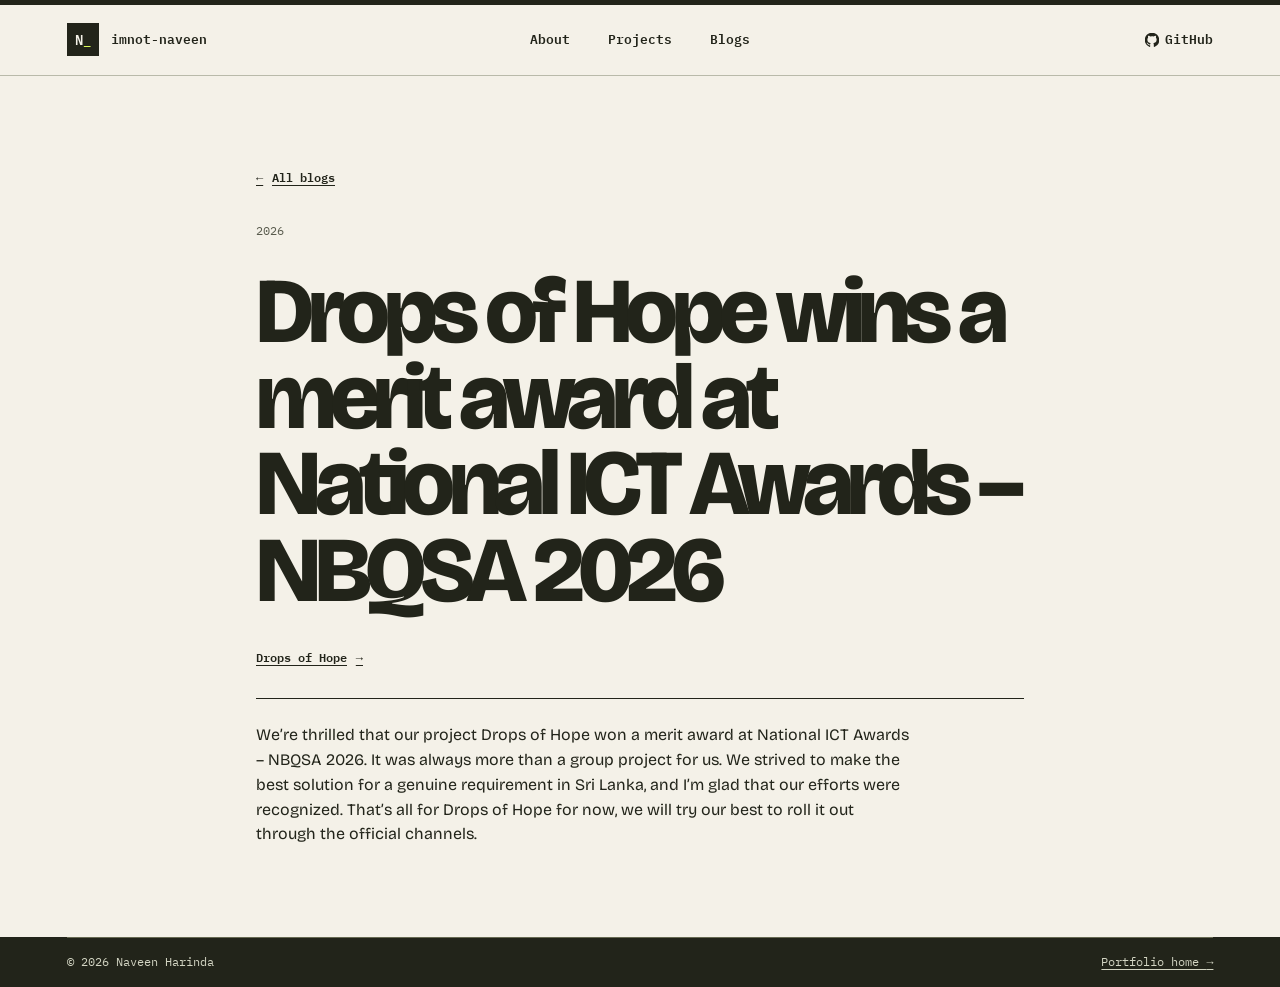
==== blogs/drops-of-hope-nbqsa-2026/index.html @ e8fd9b0a "Add portfolio site" ====
<!doctype html>
<html lang="en">
<head>
  <meta charset="utf-8">
  <meta name="viewport" content="width=device-width, initial-scale=1">
  <meta name="description" content="Drops of Hope received a Merit Award at the National ICT Awards.">
  <meta name="theme-color" content="#f4f1e8">
  <title>Drops of Hope wins a merit award at National ICT Awards – NBQSA 2026 — Naveen Harinda</title>
  <link rel="stylesheet" href="../../assets/site.css">
</head>
<body>
  <a class="skip-link" href="#main">Skip to content</a>
  <header class="site-header">
    <div class="shell site-bar">
      <a class="wordmark" href="../../index.html">
        <span class="monogram" aria-hidden="true">N<span>_</span></span>
        <span>imnot-naveen</span>
      </a>
      <nav class="site-nav" aria-label="Main navigation">
        <a href="../../index.html#about">About</a>
        <a href="../../index.html#projects">Projects</a>
        <a href="../../blogs/">Blogs</a>
      </nav>
      <a class="header-link github-link" href="https://github.com/imnot-naveen"><span class="github-icon" aria-hidden="true"></span> GitHub</a>
    </div>
  </header>
  <main class="shell note post-note" id="main">
    <a class="project-link" href="../"><span aria-hidden="true">←</span> All blogs</a>
    <article>
      <header>
        <time class="post-date" datetime="2026">2026</time>
        <h1>Drops of Hope wins a merit award at National ICT Awards – NBQSA 2026</h1>
        <a class="project-link post-project" href="../../projects/blood-donation.html">Drops of Hope <span aria-hidden="true">→</span></a>
      </header>
      <div class="post-body">
        <p>We’re thrilled that our project Drops of Hope won a merit award at National ICT Awards – NBQSA 2026. It was always more than a group project for us. We strived to make the best solution for a genuine requirement in Sri Lanka, and I’m glad that our efforts were recognized. That’s all for Drops of Hope for now, we will try our best to roll it out through the official channels.</p>
      </div>
    </article>
  </main>
  <footer class="site-footer">
    <div class="shell footer-bar">
      <span>© 2026 Naveen Harinda</span>
      <a href="../../index.html">Portfolio home <span aria-hidden="true">→</span></a>
    </div>
  </footer>
</body>
</html>
---- assets/site.css ----
@font-face {
  font-family: "Bricolage Grotesque";
  src: url("fonts/bricolage-grotesque.woff2") format("woff2");
  font-weight: 400 800;
  font-display: swap;
}

@font-face {
  font-family: "IBM Plex Mono";
  src: url("fonts/ibm-plex-mono.woff2") format("woff2");
  font-weight: 400;
  font-display: swap;
}

@font-face {
  font-family: "IBM Plex Mono";
  src: url("fonts/ibm-plex-mono-semibold.woff2") format("woff2");
  font-weight: 600;
  font-display: swap;
}

:root {
  --paper: #f4f1e8;
  --card: #faf7ee;
  --ink: #22241a;
  --muted: #595b4d;
  --rule: #b9baaa;
  --lime: #dafa59;
  --soft-green: #e9ece0;
  --sans: "Bricolage Grotesque", system-ui, sans-serif;
  --mono: "IBM Plex Mono", Consolas, monospace;
  --gutter: clamp(1.25rem, 5.2vw, 5rem);
}

*, *::before, *::after { box-sizing: border-box; }
[hidden] { display: none !important; }

html { scroll-behavior: smooth; }

body {
  margin: 0;
  background: var(--paper);
  color: var(--ink);
  font: 400 1rem/1.55 var(--sans);
}

h1, h2, h3, p, dl, dd { margin: 0; }
a { color: inherit; }
button { font: inherit; }
section[id] { scroll-margin-block-start: 1rem; }

:focus-visible {
  outline: 2px solid currentColor;
  outline-offset: 5px;
  box-shadow: 0 0 0 4px var(--lime);
}

::selection {
  background: var(--lime);
  color: var(--ink);
}

.shell {
  width: min(74rem, 100% - 2 * var(--gutter));
  margin-inline: auto;
}

.sr-only {
  position: absolute;
  width: 1px;
  height: 1px;
  padding: 0;
  margin: -1px;
  overflow: hidden;
  clip-path: inset(50%);
  white-space: nowrap;
}

.skip-link {
  position: absolute;
  z-index: 1;
  inset: 0 auto auto 0;
  padding: 0.8rem 1rem;
  transform: translateY(-125%);
  background: var(--lime);
}

.skip-link:focus { transform: none; }

.site-header {
  border-top: 5px solid var(--ink);
  border-bottom: 1px solid var(--rule);
}

.site-bar {
  min-height: 4.35rem;
  display: grid;
  grid-template-columns: 1fr auto 1fr;
  align-items: center;
  gap: 0.7rem 1rem;
  font: 600 0.8rem/1.3 var(--mono);
}

.site-bar a { text-decoration: none; }
.site-bar a:hover { text-decoration: underline; text-underline-offset: 0.3em; }

.wordmark {
  justify-self: start;
  display: inline-flex;
  align-items: center;
  gap: 0.7rem;
}

.monogram {
  display: grid;
  grid-auto-flow: column;
  place-content: center;
  width: 2.05rem;
  aspect-ratio: 1;
  background: var(--ink);
  color: var(--paper);
  font-size: 0.9rem;
}

.monogram span { color: var(--lime); }

.site-nav {
  display: flex;
  flex-wrap: wrap;
  align-items: center;
  gap: 0.45rem clamp(1.15rem, 3vw, 2.75rem);
}

.site-nav a, .header-link { padding-block: 0.45rem; }
.header-link { justify-self: end; }

.github-link {
  display: inline-flex;
  align-items: center;
  gap: 0.42rem;
}

.github-icon {
  flex: none;
  width: 1.05em;
  height: 1.05em;
  background: currentColor;
  mask: url("data:image/svg+xml,%3Csvg xmlns%3D%22http%3A%2F%2Fwww.w3.org%2F2000%2Fsvg%22 viewBox%3D%220 0 16 16%22%3E%3Cpath d%3D%22M8 0C3.58 0 0 3.58 0 8c0 3.54 2.29 6.53 5.47 7.59.4.07.55-.17.55-.38 0-.19-.01-.82-.01-1.49-2.01.37-2.53-.49-2.69-.94-.09-.23-.48-.94-.82-1.13-.28-.15-.68-.52-.01-.53.63-.01 1.08.58 1.23.82.72 1.21 1.87.87 2.33.66.07-.52.28-.87.51-1.07-1.78-.2-3.64-.89-3.64-3.95 0-.87.31-1.59.82-2.15-.08-.2-.36-1.02.08-2.12 0 0 .67-.21 2.2.82A7.65 7.65 0 0 1 8 3.86c.68 0 1.36.09 2 .27 1.53-1.04 2.2-.82 2.2-.82.44 1.1.16 1.92.08 2.12.51.56.82 1.27.82 2.15 0 3.07-1.87 3.75-3.65 3.95.29.25.54.73.54 1.48 0 1.07-.01 1.93-.01 2.2 0 .21.15.46.55.38A8.01 8.01 0 0 0 16 8c0-4.42-3.58-8-8-8Z%22%2F%3E%3C%2Fsvg%3E") center / contain no-repeat;
}

.hero { border-bottom: 1px solid var(--ink); }

.hero-layout {
  display: grid;
  grid-template-columns: minmax(0, 1.46fr) minmax(0, 0.94fr);
  align-items: center;
  column-gap: clamp(2rem, 7vw, 7rem);
  padding-block: clamp(3.9rem, 7vw, 6.1rem);
}

.eyebrow {
  font: 600 0.69rem/1.5 var(--mono);
  letter-spacing: 0.075em;
  text-transform: uppercase;
}

.hero-intro {
  display: flex;
  align-items: center;
  gap: 0.85rem;
  font-size: 0.81rem;
}

.hero-intro > span {
  width: 0.62rem;
  aspect-ratio: 1;
  background: var(--lime);
  border: 1px solid var(--ink);
}

.hero-identity {
  display: flex;
  align-items: center;
  gap: clamp(0.7rem, 2.2vw, 2rem);
  margin-block: clamp(1rem, 2.2vw, 1.8rem) clamp(1.05rem, 2vw, 1.65rem);
}

.hero h1 {
  font-size: clamp(3.65rem, 9vw, 8rem);
  font-weight: 800;
  line-height: 0.79;
  letter-spacing: -0.079em;
}

.hero-portrait {
  flex: none;
  width: clamp(4.75rem, 11vw, 9.25rem);
  height: auto;
  aspect-ratio: 4 / 5;
  object-fit: cover;
  object-position: center 8%;
  border: 1px solid var(--ink);
  box-shadow: 4px 4px 0 var(--lime);
}

.title-period { color: inherit; }

.hero .title-period {
  -webkit-text-stroke: 1px var(--ink);
  color: var(--lime);
}

.lede {
  max-width: 34ch;
  font-size: clamp(1.12rem, 1.75vw, 1.38rem);
  line-height: 1.45;
}

.hero-actions {
  display: flex;
  flex-wrap: wrap;
  gap: 0.75rem;
  margin-top: 1.6rem;
}

.button {
  display: inline-flex;
  justify-content: space-between;
  align-items: center;
  gap: 1.2rem;
  border: 1px solid var(--ink);
  padding: 0.75rem 0.95rem;
  font: 600 0.77rem/1.4 var(--mono);
  text-decoration: none;
  transition: background-color 150ms, color 150ms, box-shadow 150ms;
}

.button-primary {
  background: var(--lime);
  box-shadow: 3px 3px 0 var(--ink);
}

.button:hover {
  background: var(--ink);
  color: var(--paper);
}

.profile {
  align-self: center;
  min-width: 0;
  border: 1px solid var(--ink);
  background: var(--ink);
  color: var(--paper);
  box-shadow: 6px 6px 0 var(--lime);
}

.profile-bar {
  display: flex;
  justify-content: space-between;
  align-items: center;
  padding: 0.7rem 1rem;
  background: var(--lime);
  color: var(--ink);
  font: 600 0.71rem/1.4 var(--mono);
  letter-spacing: 0.075em;
}

.profile-cursor {
  width: 0.5rem;
  height: 0.72rem;
  background: var(--ink);
}

.profile dl { padding: 0.5rem 1.15rem 0; }

.profile dl > div {
  padding-block: 0.88rem;
  border-bottom: 1px dashed #676a52;
}

.profile dt {
  margin-bottom: 0.2rem;
  color: var(--lime);
  font: 400 0.69rem/1.4 var(--mono);
  letter-spacing: 0.04em;
  text-transform: uppercase;
}

.profile dd { font-size: 1.04rem; }

.profile > a {
  display: inline-flex;
  gap: 0.65rem;
  margin: 0.9rem 1.15rem 1.05rem;
  font: 600 0.75rem/1.5 var(--mono);
  text-decoration: none;
}

.profile > a:hover { color: var(--lime); text-decoration: underline; }

.work, .journal { padding-block: clamp(2.7rem, 5.6vw, 5.15rem); }

.section-heading {
  display: flex;
  justify-content: space-between;
  align-items: end;
  flex-wrap: wrap;
  gap: 1.1rem 2rem;
  margin-bottom: 1.55rem;
}

h2 {
  font-size: clamp(2.6rem, 5.4vw, 4.5rem);
  font-weight: 800;
  letter-spacing: -0.067em;
  line-height: 0.95;
}

.filters {
  display: flex;
  flex-wrap: wrap;
  gap: 0.4rem;
  font: 600 0.74rem/1.3 var(--mono);
}

.filters button {
  min-height: 2.3rem;
  border: 1px solid var(--rule);
  padding-inline: 0.72rem;
  color: var(--ink);
  background: transparent;
  cursor: pointer;
}

.filters button:hover { border-color: var(--ink); }

.filters button[aria-pressed="true"] {
  border-color: var(--ink);
  background: var(--ink);
  color: var(--paper);
}

.project-grid {
  display: grid;
  grid-template-columns: repeat(3, minmax(0, 1fr));
  gap: 0.85rem;
}

.project {
  min-width: 0;
  display: flex;
  flex-direction: column;
  align-items: start;
  border: 1px solid var(--rule);
  padding: clamp(1.05rem, 2.1vw, 1.65rem);
  background: var(--card);
}

.project:focus-within { border-color: var(--ink); }

.card-label {
  margin-bottom: 0.85rem;
  color: var(--muted);
}

.project h3, .timeline h3 {
  font-size: clamp(1.42rem, 2.15vw, 1.95rem);
  font-weight: 750;
  letter-spacing: -0.048em;
  line-height: 1.08;
}

.project-title {
  display: flex;
  flex-wrap: wrap;
  align-items: center;
  gap: 0.5rem 0.75rem;
}

.project-status {
  border: 1px solid currentColor;
  border-radius: 999px;
  padding: 0.16rem 0.5rem;
  font: 600 0.68rem/1.35 var(--mono);
  white-space: nowrap;
}

.status-completed { color: #2b4c35; background: #e8efe5; }
.status-progress { color: #60470e; background: #f7edcf; }

.project-title + p {
  margin-block: 0.55rem 1.15rem;
  color: var(--muted);
}

.project-details {
  display: grid;
  gap: 0.6rem;
  font-size: 0.92rem;
}

.project-details dt { font-weight: 750; }
.project-details dd { color: var(--muted); }
.project-details + .project-link { margin-top: 1.2rem; }

.tags {
  display: flex;
  flex-wrap: wrap;
  gap: 0.35rem;
  margin: auto 0 1.3rem;
  padding: 0;
  list-style: none;
  font: 400 0.67rem/1.4 var(--mono);
}

.tags li {
  border: 1px solid var(--rule);
  padding: 0.22rem 0.42rem;
}

.project-link {
  display: inline-flex;
  align-items: baseline;
  gap: 0.55rem;
  font: 600 0.75rem/1.45 var(--mono);
  text-underline-offset: 0.25em;
}

.project-link:hover { text-decoration-thickness: 2px; }
.project-link > span:not(.github-icon), .button > span { transition: transform 150ms; }
.project-link:hover > span:not(.github-icon), .button:hover > span { transform: translateX(0.18em); }
.project-link.github-link { align-items: center; gap: 0.42rem; }

.project-links {
  display: flex;
  flex-wrap: wrap;
  gap: 0.65rem 1.5rem;
}

.project-lead {
  grid-column: 1 / -1;
  border-color: var(--ink);
  border-inline-start: 4px solid var(--ink);
}

.project-lead h3 { font-size: clamp(1.9rem, 3.15vw, 2.85rem); }
.project-lead .project-title + p { max-width: 65ch; }

.journal {
  display: grid;
  grid-template-columns: minmax(0, 1.5fr) minmax(0, 1fr);
  align-items: start;
  gap: 2.5rem clamp(2rem, 8vw, 7rem);
  border-top: 1px solid var(--ink);
}

.timeline {
  position: relative;
  margin: 0;
  padding: 0 0 0 1.6rem;
  list-style: none;
}

.timeline::before {
  content: "";
  position: absolute;
  inset: 0.65rem auto 0.65rem 0.25rem;
  width: 1px;
  background: var(--rule);
}

.timeline-entry {
  position: relative;
  display: grid;
  grid-template-columns: 5.25rem minmax(0, 1fr);
  align-items: baseline;
  gap: 0.3rem 1rem;
  padding: 0.2rem 0 1.35rem;
}

.timeline-entry:last-child { padding-bottom: 0; }

.timeline-entry::before {
  content: "";
  position: absolute;
  top: 0.55rem;
  left: -1.6rem;
  width: 0.55rem;
  aspect-ratio: 1;
  border: 1px solid var(--ink);
  border-radius: 50%;
  background: var(--paper);
}

.timeline-milestone::before { background: var(--ink); }
.timeline-current::before { background: var(--lime); }

.timeline-date {
  color: var(--muted);
  font: 400 0.75rem/1.5 var(--mono);
}

.timeline h3 { font-size: 1.16rem; }
.timeline-milestone h3 { font-size: clamp(1.3rem, 2.1vw, 1.7rem); }
.timeline p { margin-top: 0.3rem; color: var(--muted); }
.timeline-content a, .post-list a { text-underline-offset: 0.2em; }
.timeline-content a:hover, .post-list a:hover { text-decoration-thickness: 2px; }

.post-preview {
  padding-block: 0.95rem 1.1rem;
  border-top: 1px solid var(--rule);
}

.post-date {
  color: var(--muted);
  font: 400 0.75rem/1.5 var(--mono);
}

.post-preview h3, .post-preview h4 {
  margin: 0.28rem 0 0;
  font-size: clamp(1.18rem, 2vw, 1.45rem);
  line-height: 1.2;
}

.post-preview p {
  margin: 0.35rem 0 0;
  color: var(--muted);
}

.blogs > .project-link { margin-top: 0.45rem; }

.about {
  border-block: 1px solid var(--ink);
  background: var(--soft-green);
}

.about-layout {
  display: grid;
  grid-template-columns: minmax(0, 0.85fr) minmax(0, 1.4fr);
  align-items: start;
  gap: 1.25rem 2rem;
  padding-block: clamp(2.7rem, 5.6vw, 5.15rem);
}

.about p {
  max-width: 46ch;
  font-size: clamp(1.15rem, 1.85vw, 1.52rem);
  line-height: 1.45;
}

.about-tags { margin: 1.2rem 0 0; }

.site-footer {
  background: var(--ink);
  color: var(--paper);
}

.footer-main {
  display: flex;
  align-items: start;
  justify-content: space-between;
  flex-wrap: wrap;
  gap: 1.5rem 2rem;
  padding-block: clamp(2.5rem, 5vw, 4.35rem);
}

.footer-main .title-period { color: var(--lime); }

.footer-links {
  display: grid;
  justify-items: start;
  gap: 0.6rem;
  font: 600 0.8rem/1.5 var(--mono);
  overflow-wrap: anywhere;
}

.footer-links a {
  display: grid;
  grid-template-columns: 1.05rem minmax(0, 1fr);
  align-items: center;
  gap: 0.65rem;
}

.footer-icon {
  display: block;
  width: 1.05rem;
  height: 1.05rem;
  color: #fff;
}

.footer-bar {
  display: flex;
  justify-content: space-between;
  flex-wrap: wrap;
  gap: 0.75rem;
  border-top: 1px solid #676a52;
  padding-block: 1rem;
  color: #d3d5c3;
  font: 400 0.73rem/1.45 var(--mono);
}

.footer-links a, .footer-bar a { text-underline-offset: 0.25em; }
.footer-links a:hover, .footer-bar a:hover { color: var(--lime); }

.note {
  max-width: 48rem;
  padding-block: clamp(2.75rem, 7vw, 5.75rem);
}

.note header {
  border-bottom: 1px solid var(--ink);
  padding-block: 1.75rem;
}

.note h1 {
  margin-block: 0.28em;
  font-size: clamp(3rem, 7.5vw, 5.8rem);
  font-weight: 800;
  letter-spacing: -0.07em;
  line-height: 0.93;
}

.note .lede { max-width: 46ch; }
.note section { padding-top: 1.65rem; }
.note section h2 { margin-bottom: 0.55rem; font-size: 1.55rem; letter-spacing: -0.045em; }
.note section p { max-width: 62ch; }
.note .tags { margin: 1.1rem 0 0; }
.note .project-links { margin-top: 1.1rem; }

.blog-index > h1 { margin-block-start: 0; }
.blog-index section { padding-top: 2.1rem; }
.blog-index .project-posts > h3 { margin-bottom: 0.65rem; }
.post-note h1 { overflow-wrap: anywhere; }
.post-project { margin-top: 0.55rem; }
.post-body { max-width: 66ch; padding-top: 1.55rem; }
.post-body > p + p { margin-top: 1.15em; }

.construction {
  position: relative;
  isolation: isolate;
  min-height: clamp(27rem, 66vh, 40rem);
  padding-block: 1.65rem 3rem;
}

.construction::before {
  content: "";
  position: absolute;
  z-index: -1;
  inset: 0;
  background: url("construction-watermark.png") center 64% / min(100%, 56rem) auto no-repeat;
  opacity: 0.18;
}

.construction-copy {
  width: min(100%, 39rem);
  margin: clamp(4.75rem, 10vw, 9rem) auto 0;
  text-align: center;
}

.construction-copy .eyebrow { color: var(--muted); }

.construction h1 {
  margin: 0.25em 0;
  font-size: clamp(2.7rem, 7.5vw, 6rem);
  font-weight: 800;
  letter-spacing: -0.07em;
  line-height: 0.94;
  overflow-wrap: anywhere;
}

.construction .lede { margin-inline: auto; }
.construction-copy > .project-link { margin-top: 1.05rem; }

@media (max-width: 58rem) {
  .project-grid { grid-template-columns: repeat(2, minmax(0, 1fr)); }
}

@media (max-width: 43rem) {
  .hero-layout, .about-layout, .journal { grid-template-columns: 1fr; }
  .hero-layout { gap: 2.2rem; padding-block: 3rem 3.3rem; }
  .hero h1 { font-size: clamp(2.85rem, 12.1vw, 6rem); }
  .profile { max-width: 26rem; }
}

@media (max-width: 34rem) {
  .site-bar { grid-template-columns: 1fr auto; padding-block: 0.75rem 0.55rem; }
  .site-nav { grid-column: 1 / -1; grid-row: 2; }
  .project-grid, .timeline-entry { grid-template-columns: 1fr; }
}

@media (prefers-reduced-motion: reduce) {
  html { scroll-behavior: auto; }
  .button, .project-link > span:not(.github-icon), .button > span { transition: none; }
}
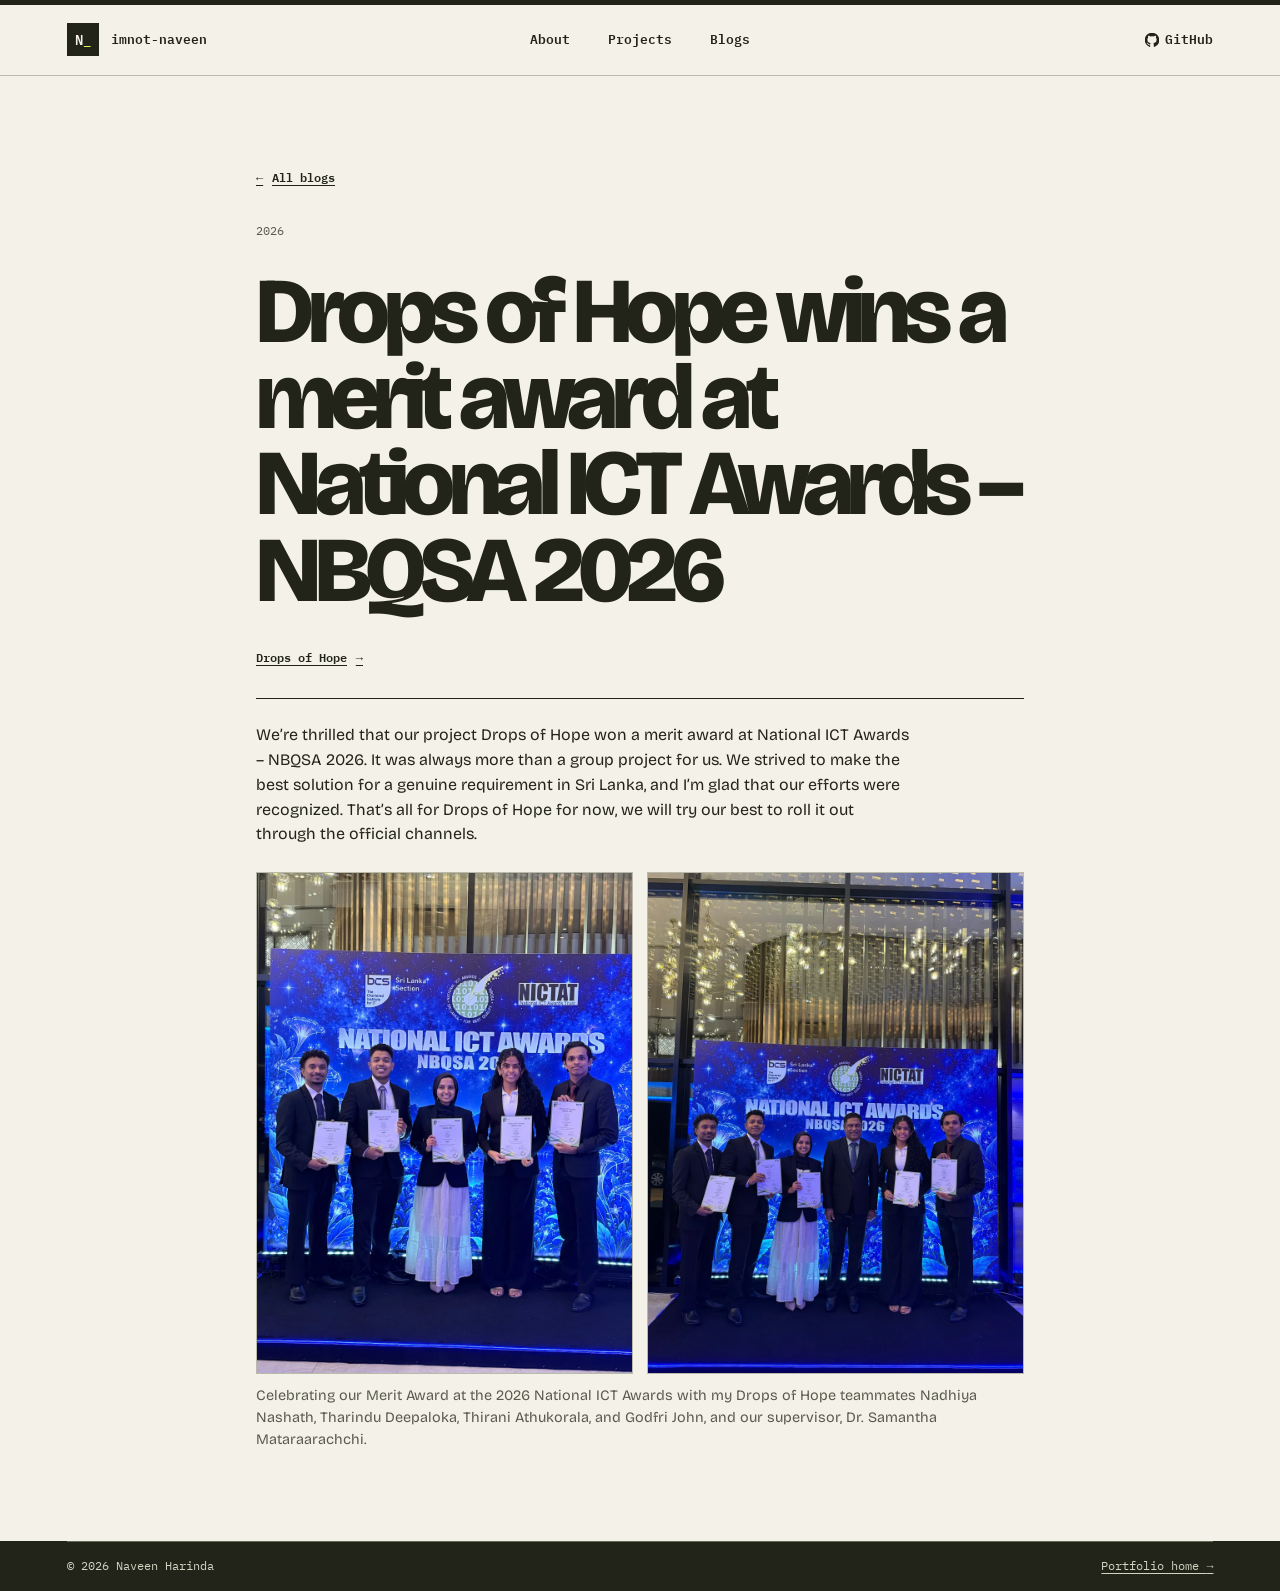
==== commit c8572e72: "Add photo galleries to portfolio blog posts" ====
--- a/blogs/drops-of-hope-nbqsa-2026/index.html
+++ b/blogs/drops-of-hope-nbqsa-2026/index.html
@@ -35,6 +35,15 @@
       <div class="post-body">
         <p>We’re thrilled that our project Drops of Hope won a merit award at National ICT Awards – NBQSA 2026. It was always more than a group project for us. We strived to make the best solution for a genuine requirement in Sri Lanka, and I’m glad that our efforts were recognized. That’s all for Drops of Hope for now, we will try our best to roll it out through the official channels.</p>
       </div>
+      <figure class="post-gallery">
+        <div class="post-photos">
+          <img src="nbqsa-team.webp" width="900" height="1200" loading="lazy" decoding="async"
+            alt="Five Drops of Hope team members holding their Merit Award certificates">
+          <img src="nbqsa-awards.webp" width="900" height="1200" loading="lazy" decoding="async"
+            alt="A group portrait onstage in front of the blue NBQSA 2026 backdrop">
+        </div>
+        <figcaption>Celebrating our Merit Award at the 2026 National ICT Awards with my Drops of Hope teammates Nadhiya Nashath, Tharindu Deepaloka, Thirani Athukorala, and Godfri John, and our supervisor, Dr. Samantha Mataraarachchi.</figcaption>
+      </figure>
     </article>
   </main>
   <footer class="site-footer">
--- a/assets/site.css
+++ b/assets/site.css
@@ -635,6 +635,36 @@
 .post-body { max-width: 66ch; padding-top: 1.55rem; }
 .post-body > p + p { margin-top: 1.15em; }
 
+.post-gallery { margin: 1.55rem 0 0; }
+
+.post-gallery figcaption {
+  margin-top: 0.65rem;
+  color: var(--muted);
+  font-size: 0.9rem;
+}
+
+.post-photos, .post-photos-mixed {
+  display: grid;
+  align-items: start;
+  gap: 0.85rem;
+}
+
+.post-photos {
+  grid-template-columns: repeat(auto-fit, minmax(min(100%, 19rem), 1fr));
+}
+
+.post-photos-mixed {
+  grid-column: 1 / -1;
+  grid-template-columns: minmax(0, 64fr) minmax(0, 27fr);
+}
+
+.post-photos img {
+  display: block;
+  width: 100%;
+  height: auto;
+  border: 1px solid var(--rule);
+}
+
 .construction {
   position: relative;
   isolation: isolate;
@@ -680,6 +710,7 @@
   .hero-layout { gap: 2.2rem; padding-block: 3rem 3.3rem; }
   .hero h1 { font-size: clamp(2.85rem, 12.1vw, 6rem); }
   .profile { max-width: 26rem; }
+  .post-photos-mixed { grid-template-columns: 1fr; }
 }
 
 @media (max-width: 34rem) {
